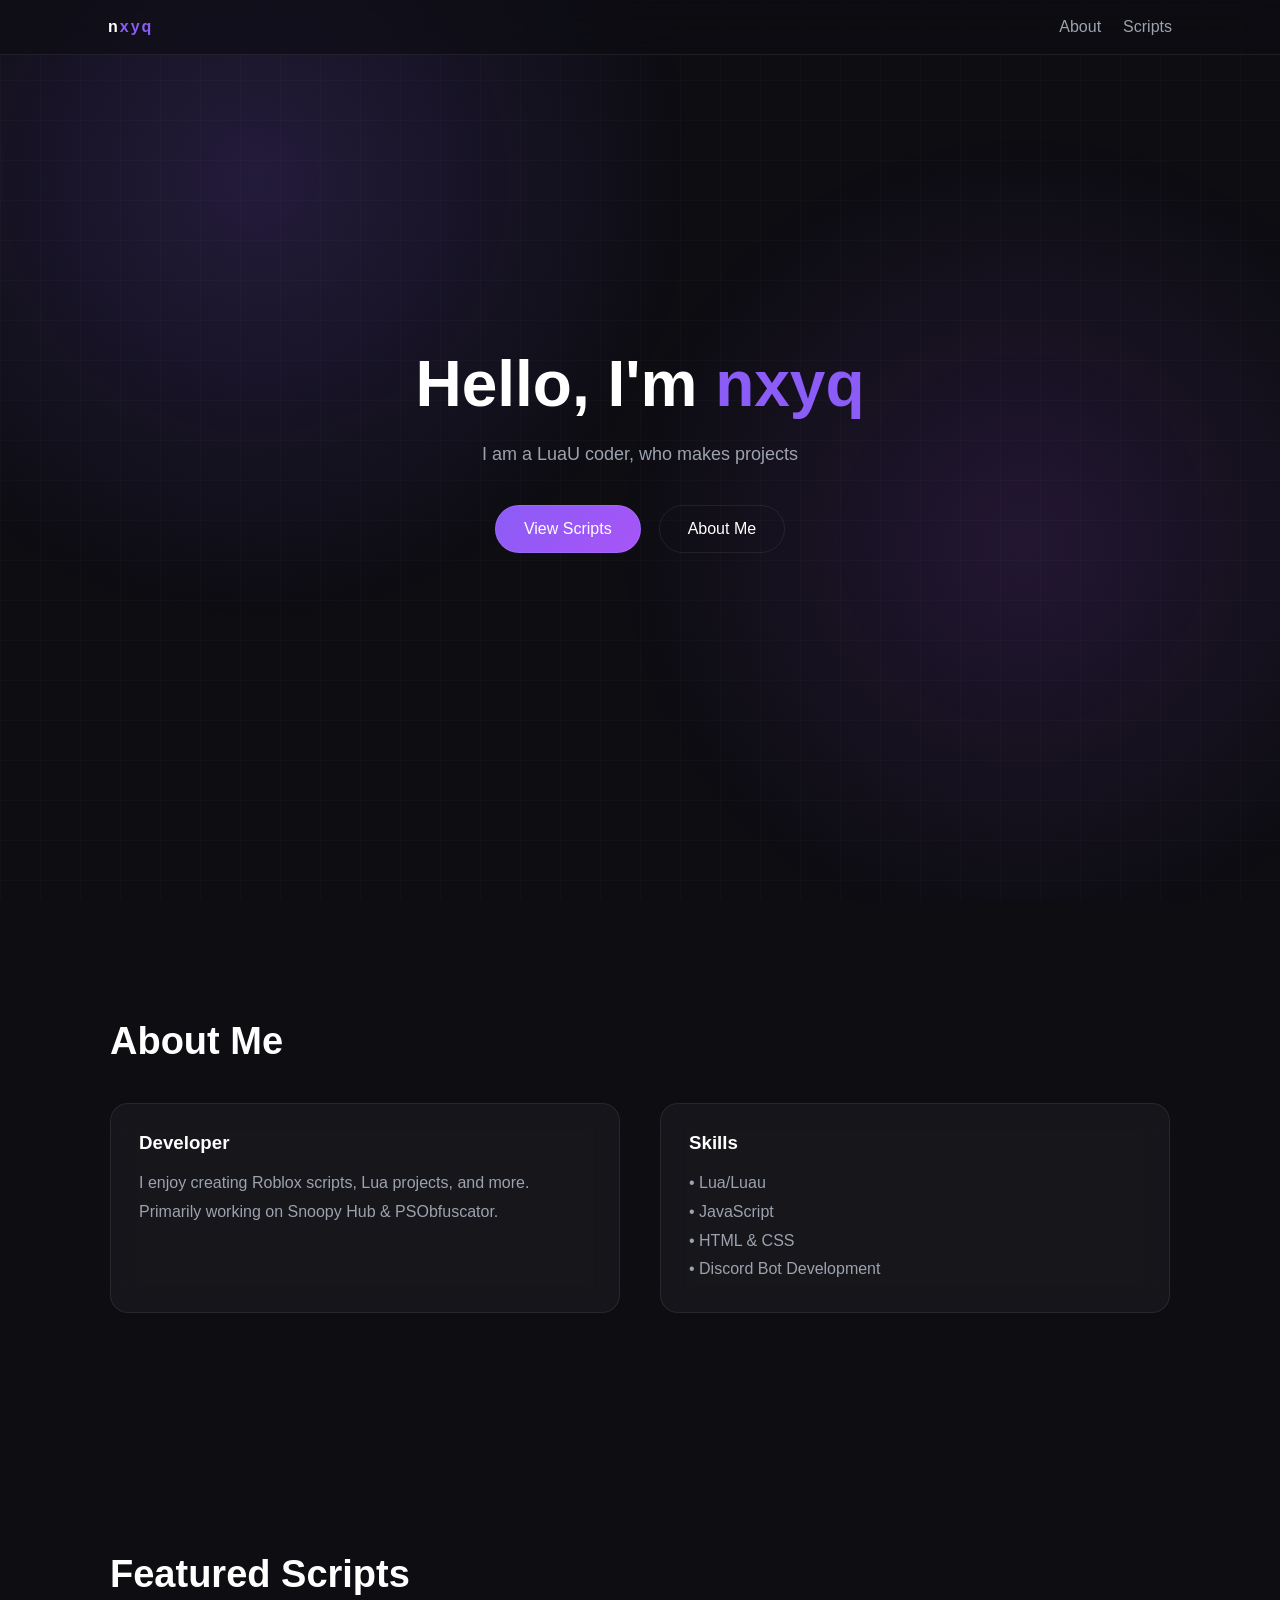
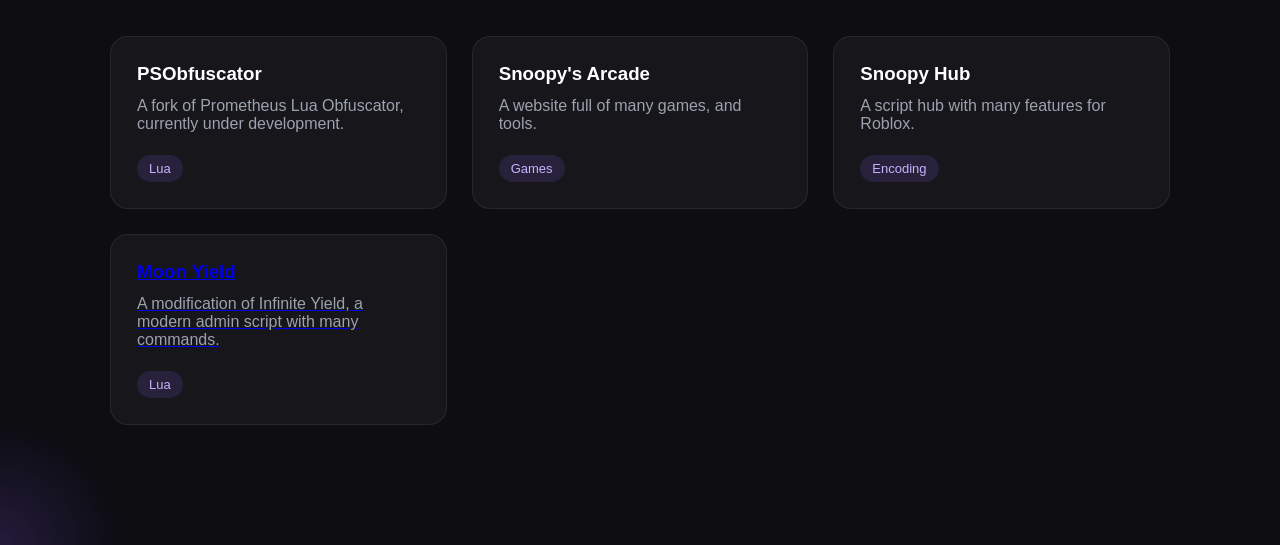
==== index.html @ cd40a848 "Update index.html" ====
<!DOCTYPE html><html lang="en"><head><meta charset="UTF-8"><meta name="viewport" content="width=device-width, initial-scale=1.0"><title>nxyq- Home</title><link rel="preconnect" href="https://fonts.googleapis.com"><link rel="preconnect" href="https://fonts.gstatic.com" crossorigin><style>:root{--bg:#0d0d12;--bg2:#171722;--card:rgba(255,255,255,.04);--border:rgba(255,255,255,.08);--text:#ffffff;--muted:#9ca3af;--accent:#8b5cf6;--accent2:#a855f7;--radius:18px;}*{margin:0;padding:0;box-sizing:border-box;}html{scroll-behavior:smooth;}body{background:var(--bg);color:var(--text);font-family:Inter,Segoe UI,sans-serif;overflow-x:hidden;}body::before{content:"";position:fixed;inset:0;background:radial-gradient(circle at 20% 20%,rgba(139,92,246,.18),transparent 35%),radial-gradient(circle at 80% 60%,rgba(168,85,247,.14),transparent 35%);z-index:-2;}.grid{position:fixed;inset:0;background-image:linear-gradient(rgba(255,255,255,.02) 1px,transparent 1px),linear-gradient(90deg,rgba(255,255,255,.02) 1px,transparent 1px);background-size:40px 40px;z-index:-1;}nav{position:fixed;top:0;left:0;width:100%;backdrop-filter:blur(20px);background:rgba(13,13,18,.6);border-bottom:1px solid var(--border);z-index:100;}.nav{max-width:1100px;margin:auto;display:flex;justify-content:space-between;align-items:center;padding:18px;}.logo{font-weight:700;letter-spacing:2px;}.logo span{color:var(--accent);}.links{display:flex;gap:22px;}.links a{color:var(--muted);text-decoration:none;transition:.3s;}.links a:hover{color:white;}section{max-width:1100px;margin:auto;padding:120px 20px;}.hero{min-height:100vh;display:flex;align-items:center;justify-content:center;text-align:center;}.hero h1{font-size:64px;margin-bottom:18px;}.hero h1 span{color:var(--accent);}.hero p{color:var(--muted);font-size:18px;max-width:700px;margin:auto;line-height:1.7;}.buttons{margin-top:35px;display:flex;gap:18px;justify-content:center;flex-wrap:wrap;}.btn{padding:14px 28px;border-radius:999px;text-decoration:none;transition:.3s;border:1px solid var(--border);}.primary{background:linear-gradient(135deg,var(--accent),var(--accent2));color:white;}.secondary{color:white;}.btn:hover{transform:translateY(-3px);}.title{font-size:38px;margin-bottom:40px;}.about{display:grid;grid-template-columns:1fr 1fr;gap:40px;}.card{background:var(--card);border:1px solid var(--border);border-radius:var(--radius);padding:28px;transition:.35s;backdrop-filter:blur(15px);}.card:hover{transform:translateY(-8px);border-color:rgba(139,92,246,.45);}.card h3{margin-bottom:15px;}.card p{color:var(--muted);line-height:1.8;}.script-grid{display:grid;grid-template-columns:repeat(auto-fit,minmax(280px,1fr));gap:25px;}.script{background:var(--card);border:1px solid var(--border);border-radius:var(--radius);padding:26px;transition:.35s;position:relative;overflow:hidden;}.script::before{content:"";position:absolute;left:-120%;top:0;width:100%;height:100%;background:linear-gradient(90deg,transparent,rgba(255,255,255,.08),transparent);transition:.6s;}.script:hover::before{left:120%;}.script:hover{transform:translateY(-8px);border-color:var(--accent);}.script h3{margin-bottom:12px;}.script p{color:var(--muted);margin-bottom:22px;}.tag{display:inline-block;padding:6px 12px;border-radius:999px;background:rgba(139,92,246,.15);color:#c4b5fd;font-size:13px;}footer{padding:45px;text-align:center;color:var(--muted);border-top:1px solid var(--border);}.fade{opacity:0;transform:translateY(40px);transition:1s;}.fade.show{opacity:1;transform:none;}@media(max-width:800px){.about{grid-template-columns:1fr;}.hero h1{font-size:44px;}.links{display:none;}}</style></head><body><div class="grid"></div><nav><div class="nav"><div class="logo">
n<span>xyq</span></div><div class="links"><a href="#about">About</a><a href="#scripts">Scripts</a></div></div></nav><section class="hero"><div><h1>Hello, I'm <span>nxyq</span></h1><p>
I am a LuaU coder, who makes projects
</p><div class="buttons"><a class="btn primary" href="#scripts">
View Scripts
</a><a class="btn secondary" href="#about">
About Me
</a></div></div></section><section id="about"><h2 class="title fade">
About Me
</h2><div class="about"><div class="card fade"><h3>Developer</h3><p>
I enjoy creating Roblox scripts, Lua projects, and more.
Primarily working on Snoopy Hub & PSObfuscator.
</p></div><div class="card fade"><h3>Skills</h3><p>
• Lua/Luau<br>
• JavaScript<br>
• HTML & CSS<br>
• Discord Bot Development<br></p></div></div></section><section id="scripts"><h2 class="title fade">
Featured Scripts
</h2><div class="script-grid"><div class="script fade"><h3>PSObfuscator</h3><p>
A fork of Prometheus Lua Obfuscator, currently under development.
</p><span class="tag">Lua</span></div><div class="script fade"><h3>Snoopy's Arcade</h3><p>
A website full of many games, and tools.
</p><span class="tag">Games</span></div><div class="script fade"><h3>Snoopy Hub</h3><p>
A script hub with many features for Roblox.
</p><span class="tag">Encoding</span></div><a href="https://github.com/nxyq/moon-yield" class="script fade"><h3>Moon Yield</h3><p>
A modification of Infinite Yield, a modern admin script with many commands.
</p><span class="tag">Lua</span></a></section><script>
const observer = new IntersectionObserver(entries => {
entries.forEach(entry => {
if(entry.isIntersecting){
entry.target.classList.add("show");
}
});
},{
threshold:.15
});
document.querySelectorAll(".fade").forEach(el=>{
observer.observe(el);
});
const glow=document.createElement("div");
glow.style.position="fixed";
glow.style.width="250px";
glow.style.height="250px";
glow.style.pointerEvents="none";
glow.style.borderRadius="50%";
glow.style.background="radial-gradient(circle, rgba(139,92,246,.18), transparent 70%)";
glow.style.transform="translate(-50%,-50%)";
glow.style.zIndex="-1";
glow.style.transition="left .05s linear, top .05s linear";
document.body.appendChild(glow);
document.addEventListener("mousemove",e=>{
glow.style.left=e.clientX+"px";
glow.style.top=e.clientY+"px";
});
const title=document.querySelector(".hero h1");
const text="nxyq";
let i=0;
title.innerHTML="Hello, I'm <span></span>";
const span=title.querySelector("span");
function type(){
if(i<=text.length){
span.textContent=text.slice(0,i);
i++;
setTimeout(type,90);
}
}
span.textContent="";
type();
document.querySelectorAll(".script").forEach(card=>{
card.addEventListener("mousemove",e=>{
const rect=card.getBoundingClientRect();
const x=e.clientX-rect.left;
const y=e.clientY-rect.top;
card.style.background=
`radial-gradient(circle at ${x}px ${y}px,
rgba(139,92,246,.12),
rgba(255,255,255,.03) 60%)`;
});
card.addEventListener("mouseleave",()=>{
card.style.background="var(--card)";
});
});
</script></body></html>
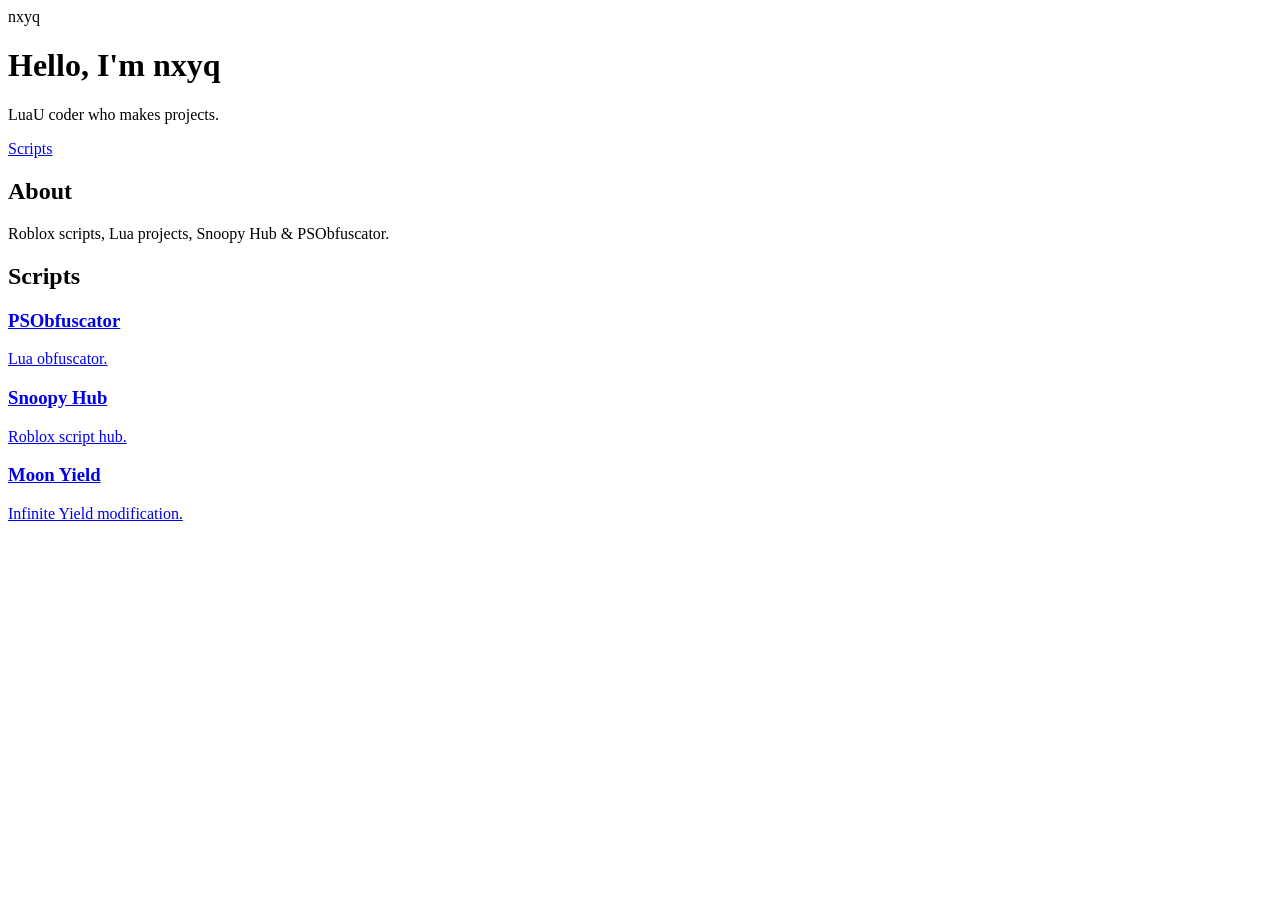
==== commit 7b3ea3b7: "Update index.html" ====
--- a/index.html
+++ b/index.html
@@ -1,83 +1 @@
-<!DOCTYPE html><html lang="en"><head><meta charset="UTF-8"><meta name="viewport" content="width=device-width, initial-scale=1.0"><title>nxyq- Home</title><link rel="preconnect" href="https://fonts.googleapis.com"><link rel="preconnect" href="https://fonts.gstatic.com" crossorigin><style>:root{--bg:#0d0d12;--bg2:#171722;--card:rgba(255,255,255,.04);--border:rgba(255,255,255,.08);--text:#ffffff;--muted:#9ca3af;--accent:#8b5cf6;--accent2:#a855f7;--radius:18px;}*{margin:0;padding:0;box-sizing:border-box;}html{scroll-behavior:smooth;}body{background:var(--bg);color:var(--text);font-family:Inter,Segoe UI,sans-serif;overflow-x:hidden;}body::before{content:"";position:fixed;inset:0;background:radial-gradient(circle at 20% 20%,rgba(139,92,246,.18),transparent 35%),radial-gradient(circle at 80% 60%,rgba(168,85,247,.14),transparent 35%);z-index:-2;}.grid{position:fixed;inset:0;background-image:linear-gradient(rgba(255,255,255,.02) 1px,transparent 1px),linear-gradient(90deg,rgba(255,255,255,.02) 1px,transparent 1px);background-size:40px 40px;z-index:-1;}nav{position:fixed;top:0;left:0;width:100%;backdrop-filter:blur(20px);background:rgba(13,13,18,.6);border-bottom:1px solid var(--border);z-index:100;}.nav{max-width:1100px;margin:auto;display:flex;justify-content:space-between;align-items:center;padding:18px;}.logo{font-weight:700;letter-spacing:2px;}.logo span{color:var(--accent);}.links{display:flex;gap:22px;}.links a{color:var(--muted);text-decoration:none;transition:.3s;}.links a:hover{color:white;}section{max-width:1100px;margin:auto;padding:120px 20px;}.hero{min-height:100vh;display:flex;align-items:center;justify-content:center;text-align:center;}.hero h1{font-size:64px;margin-bottom:18px;}.hero h1 span{color:var(--accent);}.hero p{color:var(--muted);font-size:18px;max-width:700px;margin:auto;line-height:1.7;}.buttons{margin-top:35px;display:flex;gap:18px;justify-content:center;flex-wrap:wrap;}.btn{padding:14px 28px;border-radius:999px;text-decoration:none;transition:.3s;border:1px solid var(--border);}.primary{background:linear-gradient(135deg,var(--accent),var(--accent2));color:white;}.secondary{color:white;}.btn:hover{transform:translateY(-3px);}.title{font-size:38px;margin-bottom:40px;}.about{display:grid;grid-template-columns:1fr 1fr;gap:40px;}.card{background:var(--card);border:1px solid var(--border);border-radius:var(--radius);padding:28px;transition:.35s;backdrop-filter:blur(15px);}.card:hover{transform:translateY(-8px);border-color:rgba(139,92,246,.45);}.card h3{margin-bottom:15px;}.card p{color:var(--muted);line-height:1.8;}.script-grid{display:grid;grid-template-columns:repeat(auto-fit,minmax(280px,1fr));gap:25px;}.script{background:var(--card);border:1px solid var(--border);border-radius:var(--radius);padding:26px;transition:.35s;position:relative;overflow:hidden;}.script::before{content:"";position:absolute;left:-120%;top:0;width:100%;height:100%;background:linear-gradient(90deg,transparent,rgba(255,255,255,.08),transparent);transition:.6s;}.script:hover::before{left:120%;}.script:hover{transform:translateY(-8px);border-color:var(--accent);}.script h3{margin-bottom:12px;}.script p{color:var(--muted);margin-bottom:22px;}.tag{display:inline-block;padding:6px 12px;border-radius:999px;background:rgba(139,92,246,.15);color:#c4b5fd;font-size:13px;}footer{padding:45px;text-align:center;color:var(--muted);border-top:1px solid var(--border);}.fade{opacity:0;transform:translateY(40px);transition:1s;}.fade.show{opacity:1;transform:none;}@media(max-width:800px){.about{grid-template-columns:1fr;}.hero h1{font-size:44px;}.links{display:none;}}</style></head><body><div class="grid"></div><nav><div class="nav"><div class="logo">
-n<span>xyq</span></div><div class="links"><a href="#about">About</a><a href="#scripts">Scripts</a></div></div></nav><section class="hero"><div><h1>Hello, I'm <span>nxyq</span></h1><p>
-I am a LuaU coder, who makes projects
-</p><div class="buttons"><a class="btn primary" href="#scripts">
-View Scripts
-</a><a class="btn secondary" href="#about">
-About Me
-</a></div></div></section><section id="about"><h2 class="title fade">
-About Me
-</h2><div class="about"><div class="card fade"><h3>Developer</h3><p>
-I enjoy creating Roblox scripts, Lua projects, and more.
-Primarily working on Snoopy Hub & PSObfuscator.
-</p></div><div class="card fade"><h3>Skills</h3><p>
-• Lua/Luau<br>
-• JavaScript<br>
-• HTML & CSS<br>
-• Discord Bot Development<br></p></div></div></section><section id="scripts"><h2 class="title fade">
-Featured Scripts
-</h2><div class="script-grid"><div class="script fade"><h3>PSObfuscator</h3><p>
-A fork of Prometheus Lua Obfuscator, currently under development.
-</p><span class="tag">Lua</span></div><div class="script fade"><h3>Snoopy's Arcade</h3><p>
-A website full of many games, and tools.
-</p><span class="tag">Games</span></div><div class="script fade"><h3>Snoopy Hub</h3><p>
-A script hub with many features for Roblox.
-</p><span class="tag">Encoding</span></div><a href="https://github.com/nxyq/moon-yield" class="script fade"><h3>Moon Yield</h3><p>
-A modification of Infinite Yield, a modern admin script with many commands.
-</p><span class="tag">Lua</span></a></section><script>
-const observer = new IntersectionObserver(entries => {
-entries.forEach(entry => {
-if(entry.isIntersecting){
-entry.target.classList.add("show");
-}
-});
-},{
-threshold:.15
-});
-document.querySelectorAll(".fade").forEach(el=>{
-observer.observe(el);
-});
-const glow=document.createElement("div");
-glow.style.position="fixed";
-glow.style.width="250px";
-glow.style.height="250px";
-glow.style.pointerEvents="none";
-glow.style.borderRadius="50%";
-glow.style.background="radial-gradient(circle, rgba(139,92,246,.18), transparent 70%)";
-glow.style.transform="translate(-50%,-50%)";
-glow.style.zIndex="-1";
-glow.style.transition="left .05s linear, top .05s linear";
-document.body.appendChild(glow);
-document.addEventListener("mousemove",e=>{
-glow.style.left=e.clientX+"px";
-glow.style.top=e.clientY+"px";
-});
-const title=document.querySelector(".hero h1");
-const text="nxyq";
-let i=0;
-title.innerHTML="Hello, I'm <span></span>";
-const span=title.querySelector("span");
-function type(){
-if(i<=text.length){
-span.textContent=text.slice(0,i);
-i++;
-setTimeout(type,90);
-}
-}
-span.textContent="";
-type();
-document.querySelectorAll(".script").forEach(card=>{
-card.addEventListener("mousemove",e=>{
-const rect=card.getBoundingClientRect();
-const x=e.clientX-rect.left;
-const y=e.clientY-rect.top;
-card.style.background=
-`radial-gradient(circle at ${x}px ${y}px,
-rgba(139,92,246,.12),
-rgba(255,255,255,.03) 60%)`;
-});
-card.addEventListener("mouseleave",()=>{
-card.style.background="var(--card)";
-});
-});
-</script></body></html>
+<!DOCTYPE html><html><head><title>nxyq</title><link rel="stylesheet" href="style.css"></head><body><nav>n<span>xyq</span></nav><main><h1>Hello, I'm <span>nxyq</span></h1><p>LuaU coder who makes projects.</p><a href="#scripts">Scripts</a><h2>About</h2><p>Roblox scripts, Lua projects, Snoopy Hub & PSObfuscator.</p><h2 id="scripts">Scripts</h2><div><a class="card" href="#"><h3>PSObfuscator</h3><p>Lua obfuscator.</p></a><a class="card" href="#"><h3>Snoopy Hub</h3><p>Roblox script hub.</p></a><a class="card" href="https://github.com/nxyq/moon-yield"><h3>Moon Yield</h3><p>Infinite Yield modification.</p></a></div></main><script src="script.js"></script></body></html>
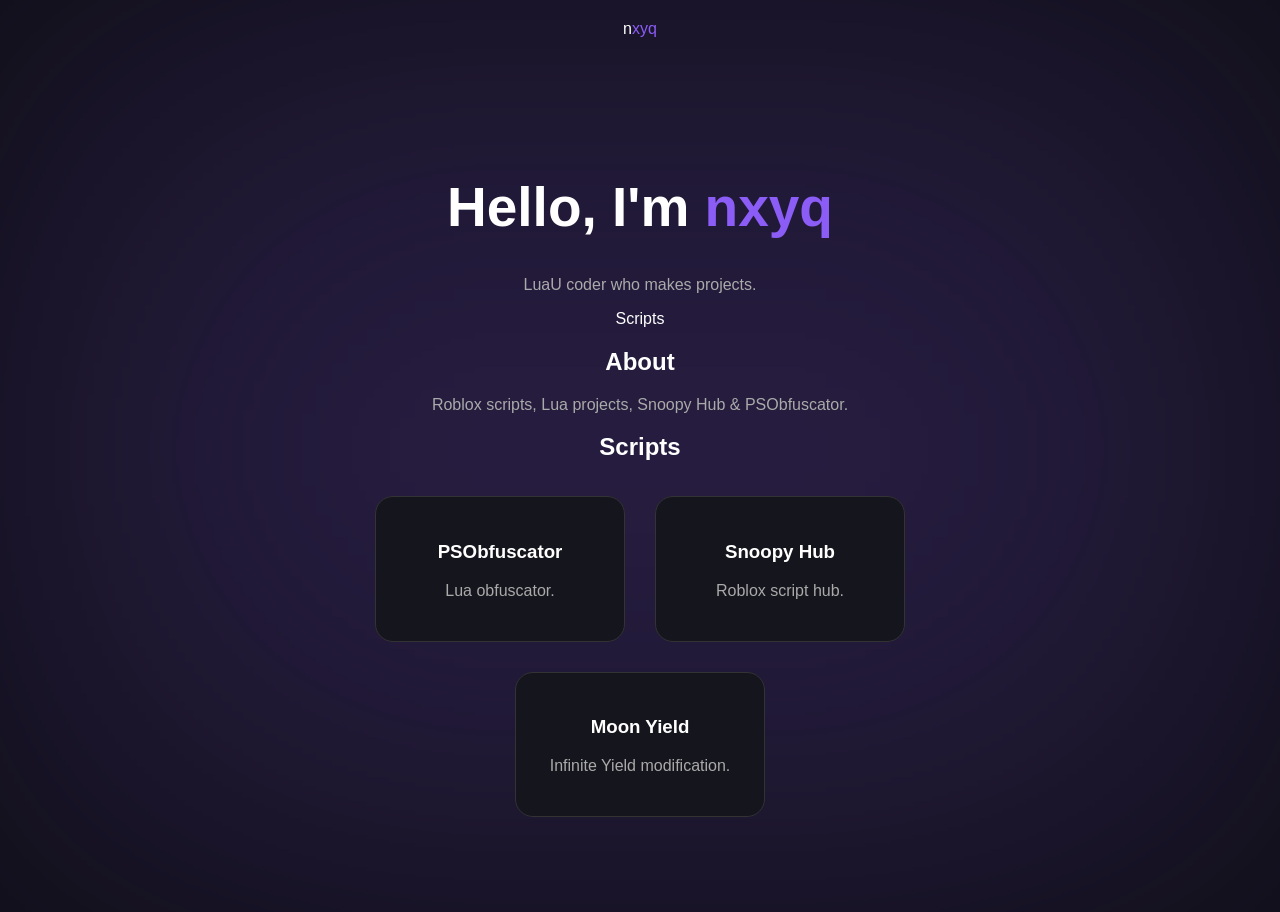
==== commit 82c02b76: "Update index.html" ====
--- a/index.html
+++ b/index.html
@@ -1 +1 @@
-<!DOCTYPE html><html><head><title>nxyq</title><link rel="stylesheet" href="style.css"></head><body><nav>n<span>xyq</span></nav><main><h1>Hello, I'm <span>nxyq</span></h1><p>LuaU coder who makes projects.</p><a href="#scripts">Scripts</a><h2>About</h2><p>Roblox scripts, Lua projects, Snoopy Hub & PSObfuscator.</p><h2 id="scripts">Scripts</h2><div><a class="card" href="#"><h3>PSObfuscator</h3><p>Lua obfuscator.</p></a><a class="card" href="#"><h3>Snoopy Hub</h3><p>Roblox script hub.</p></a><a class="card" href="https://github.com/nxyq/moon-yield"><h3>Moon Yield</h3><p>Infinite Yield modification.</p></a></div></main><script src="script.js"></script></body></html>
+<!DOCTYPE html><html><head><title>nxyq</title><link rel="stylesheet" href="style.css"></head><body><nav>n<span>xyq</span></nav><main><h1>Hello, I'm <span>nxyq</span></h1><p>LuaU coder who makes projects.</p><a href="#scripts">Scripts</a><h2>About</h2><p>Roblox scripts, Lua projects, Snoopy Hub & PSObfuscator.</p><h2 id="scripts">Scripts</h2><div><a class="card" href="#"><h3>PSObfuscator</h3><p>Lua obfuscator.</p></a><a class="card" href="#"><h3>Snoopy Hub</h3><p>Roblox script hub.</p></a><a class="card" href="https://github.com/nxyq/moon-yield"><h3>Moon Yield</h3><p>Infinite Yield modification.</p></a></div></main></body></html>
--- a/style.css
+++ b/style.css
@@ -0,0 +1 @@
+*{box-sizing:border-box}body{margin:0;background:#0d0d12;color:#fff;font-family:Arial;text-align:center}body:before{content:"";position:fixed;inset:0;background:#8b5cf6;filter:blur(180px);opacity:.2;z-index:-1}nav{padding:20px}span{color:#8b5cf6}main{max-width:800px;margin:auto;padding:80px 20px}h1{font-size:55px}p{color:#aaa}a{color:#fff;text-decoration:none}.card{display:inline-block;width:250px;margin:15px;padding:25px;background:#15151d;border:1px solid #333;border-radius:18px;transition:.3s}.card:hover{transform:translateY(-8px);box-shadow:0 0 30px #8b5cf6}
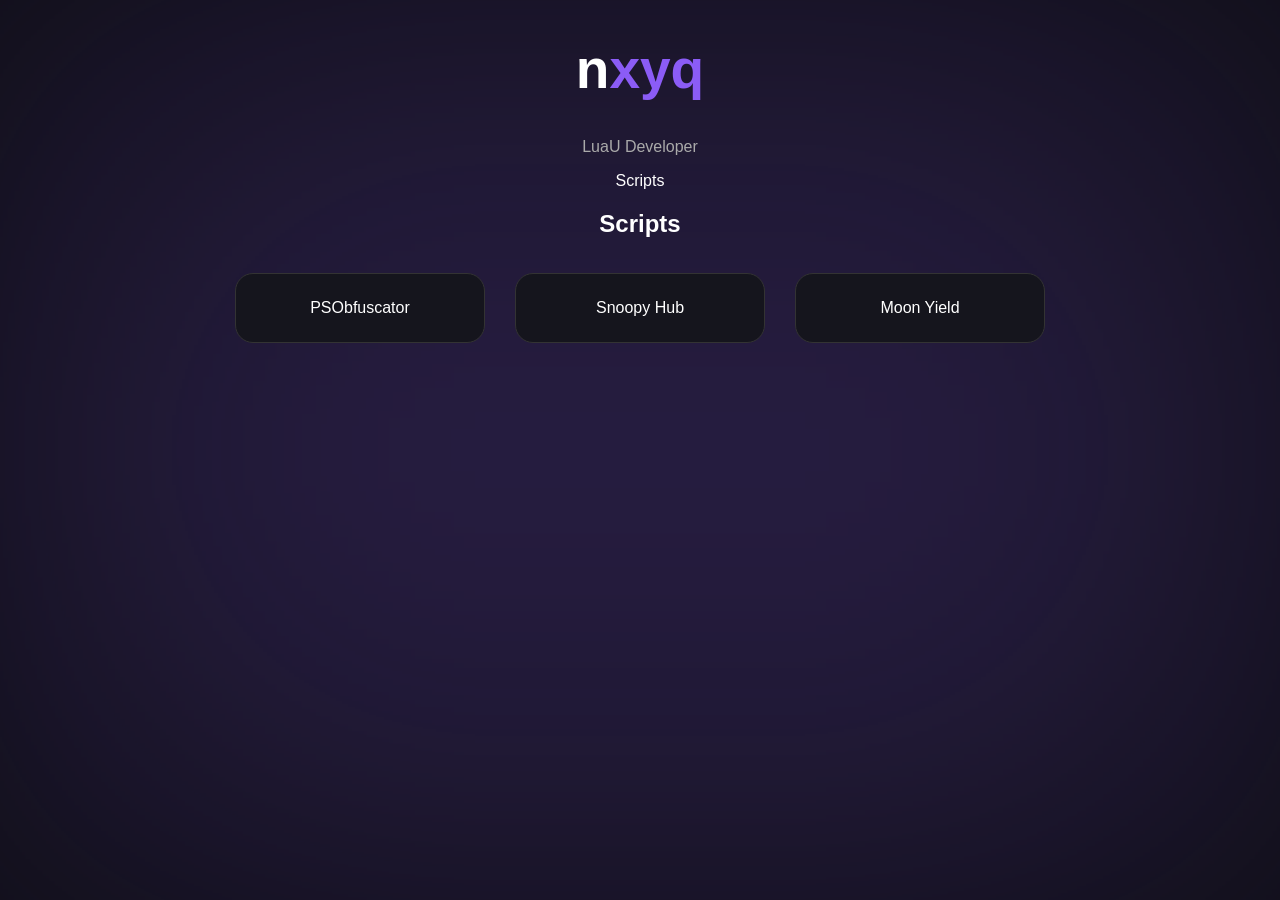
==== commit 9246150c: "Update index.html" ====
--- a/index.html
+++ b/index.html
@@ -1 +1 @@
-<!DOCTYPE html><html><head><title>nxyq</title><link rel="stylesheet" href="style.css"></head><body><nav>n<span>xyq</span></nav><main><h1>Hello, I'm <span>nxyq</span></h1><p>LuaU coder who makes projects.</p><a href="#scripts">Scripts</a><h2>About</h2><p>Roblox scripts, Lua projects, Snoopy Hub & PSObfuscator.</p><h2 id="scripts">Scripts</h2><div><a class="card" href="#"><h3>PSObfuscator</h3><p>Lua obfuscator.</p></a><a class="card" href="#"><h3>Snoopy Hub</h3><p>Roblox script hub.</p></a><a class="card" href="https://github.com/nxyq/moon-yield"><h3>Moon Yield</h3><p>Infinite Yield modification.</p></a></div></main></body></html>
+<!DOCTYPE html><html><head><title>nxyq</title><link rel="stylesheet" href="style.css"></head><body><h1>n<span>xyq</span></h1><p>LuaU Developer</p><a href="#scripts">Scripts</a><h2 id="scripts">Scripts</h2><div class="card"><a href="#">PSObfuscator</a></div><div class="card"><a href="#">Snoopy Hub</a></div><div class="card"><a href="https://github.com/nxyq/moon-yield">Moon Yield</a></div></body></html>
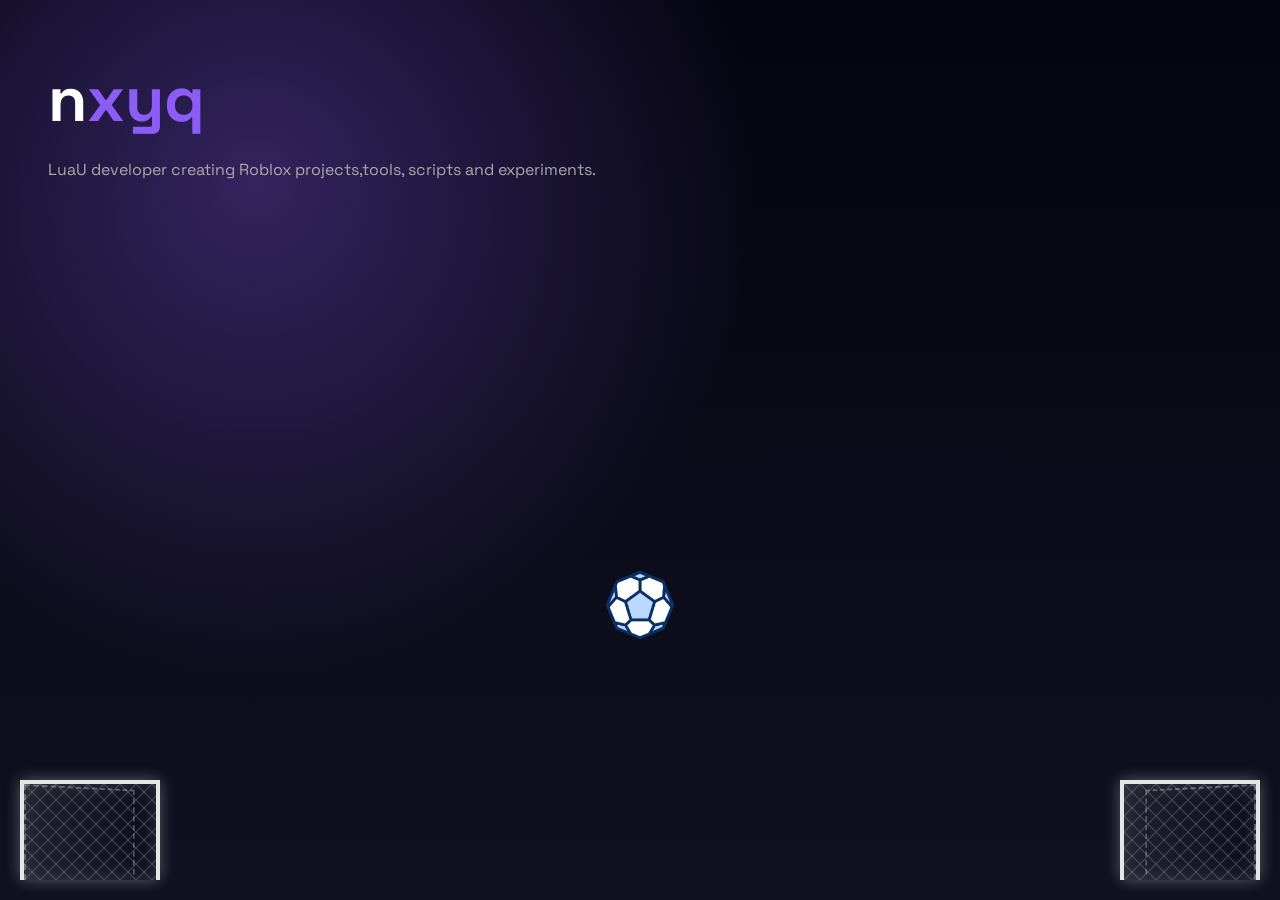
==== commit 86258f2e: "Update index.html" ====
--- a/index.html
+++ b/index.html
@@ -1 +1 @@
-<!DOCTYPE html><html><head><title>nxyq</title><link rel="stylesheet" href="style.css"></head><body><h1>n<span>xyq</span></h1><p>LuaU Developer</p><a href="#scripts">Scripts</a><h2 id="scripts">Scripts</h2><div class="card"><a href="#">PSObfuscator</a></div><div class="card"><a href="#">Snoopy Hub</a></div><div class="card"><a href="https://github.com/nxyq/moon-yield">Moon Yield</a></div></body></html>
+<!DOCTYPE html><html><head><title>nxyq - Home</title><style>@import url("https://fonts.googleapis.com/css2?family=Space+Grotesk&display=swap");:root{font-family:"Space Grotesk",sans-serif;--accent:#8b5cf6;}*{box-sizing:border-box;}body{margin:0;overflow:hidden;height:100vh;width:100vw;background:radial-gradient(circle at 20% 20%,#8b5cf655,transparent 40%),linear-gradient(#050510,#101020);color:white;}m{position:fixed;top:3rem;left:3rem;max-width:600px;display:block;}h{font-size:4rem;margin:10px 0;display:block;font-weight:bold;}h i{color:var(--accent);font-style:normal;}p{color:#aaa;line-height:1.8;display:block;}#b{position:fixed;width:70px;height:70px;object-fit:contain;cursor:grab;user-select:none;z-index:5;}g{position:fixed;bottom:20px;width:140px;height:100px;border:4px solid white;border-bottom:none;background:linear-gradient(90deg,rgba(255,255,255,.08),transparent);box-shadow:0 0 15px rgba(255,255,255,.35),inset 0 0 20px rgba(255,255,255,.15);opacity:.9;z-index:1;display:block;}g.l{left:20px;}g.r{right:20px;}g::before{content:"";position:absolute;inset:0;background-image:linear-gradient(45deg,transparent 45%,rgba(255,255,255,.2) 50%,transparent 55%),linear-gradient(-45deg,transparent 45%,rgba(255,255,255,.2) 50%,transparent 55%);background-size:16px 16px;}g::after{content:"";position:absolute;inset:0;border:2px dashed rgba(255,255,255,0.35);border-bottom:none;pointer-events:none;}g.l::after{transform:perspective(300px) rotateY(18deg);transform-origin:left center;}g.r::after{transform:perspective(300px) rotateY(-18deg);transform-origin:right center;}c{position:fixed;width:8px;height:14px;z-index:20;pointer-events:none;animation:f 2s linear forwards;display:block;}@keyframes f{from{transform:translateY(0) rotate(0deg);opacity:1;}to{transform:translateY(700px) rotate(720deg);opacity:0;}}</style></head><body><m><h>n<i>xyq</i></h><p>LuaU developer creating Roblox projects,tools, scripts and experiments.</p></m><img id="b"src="https://nxyq.github.io/i.png"><g class="l"></g><g class="r"></g><script>const b=document.getElementById("b");let x=innerWidth/2;let y=innerHeight/2;let u=0;let v=0;let r=0;let d=false;let o=0;let p=0;let m=0;let n=0;let t=0;let w=0;let s=false;b.onmousedown=e=>{e.preventDefault();d=true;o=e.clientX-x;p=e.clientY-y;m=e.clientX;n=e.clientY;t=0;w=0;b.style.cursor="grabbing";};window.onmousemove=e=>{if(!d)return;x=e.clientX-o;y=e.clientY-p;t=e.clientX-m;w=e.clientY-n;m=e.clientX;n=e.clientY;};window.onmouseup=()=>{if(!d)return;d=false;u=t;v=w;b.style.cursor="grab";};function z(){x=innerWidth/2;y=innerHeight/2;u=0;v=0;r=0;}function c(){for(let i=0;i<250;i++){let a=document.createElement("c");a.style.left=Math.random()*innerWidth+"px";a.style.top=Math.random()*(innerHeight/2)+"px";a.style.background=`hsl(${Math.random()*360},100%,60%)`;a.style.width=(5+Math.random()*10)+"px";a.style.height=(5+Math.random()*18)+"px";a.style.animationDuration=(1+Math.random()*2)+"s";document.body.appendChild(a);setTimeout(()=>{a.remove();},3000);}}function g(){let h=innerHeight-120;if(x>20&&x<160&&y>h&&!s){s=true;c();z();setTimeout(()=>{s=false;},1500);}if(x>innerWidth-160&&x<innerWidth-20&&y>h&&!s){s=true;c();z();setTimeout(()=>{s=false;},1500);}}function l(){if(!d){x+=u;y+=v;v+=0.12;u*=0.985;v*=0.985;r+=u*4;if(x<35){x=35;u*=-0.3;}if(x>innerWidth-35){x=innerWidth-35;u*=-0.3;}if(y<35){y=35;v*=-0.3;}if(y>innerHeight-35){y=innerHeight-35;v*=-0.3;}g();}b.style.left=(x-35)+"px";b.style.top=(y-35)+"px";b.style.transform=`rotate(${r}deg)`;requestAnimationFrame(l);}l();</script></body></html>
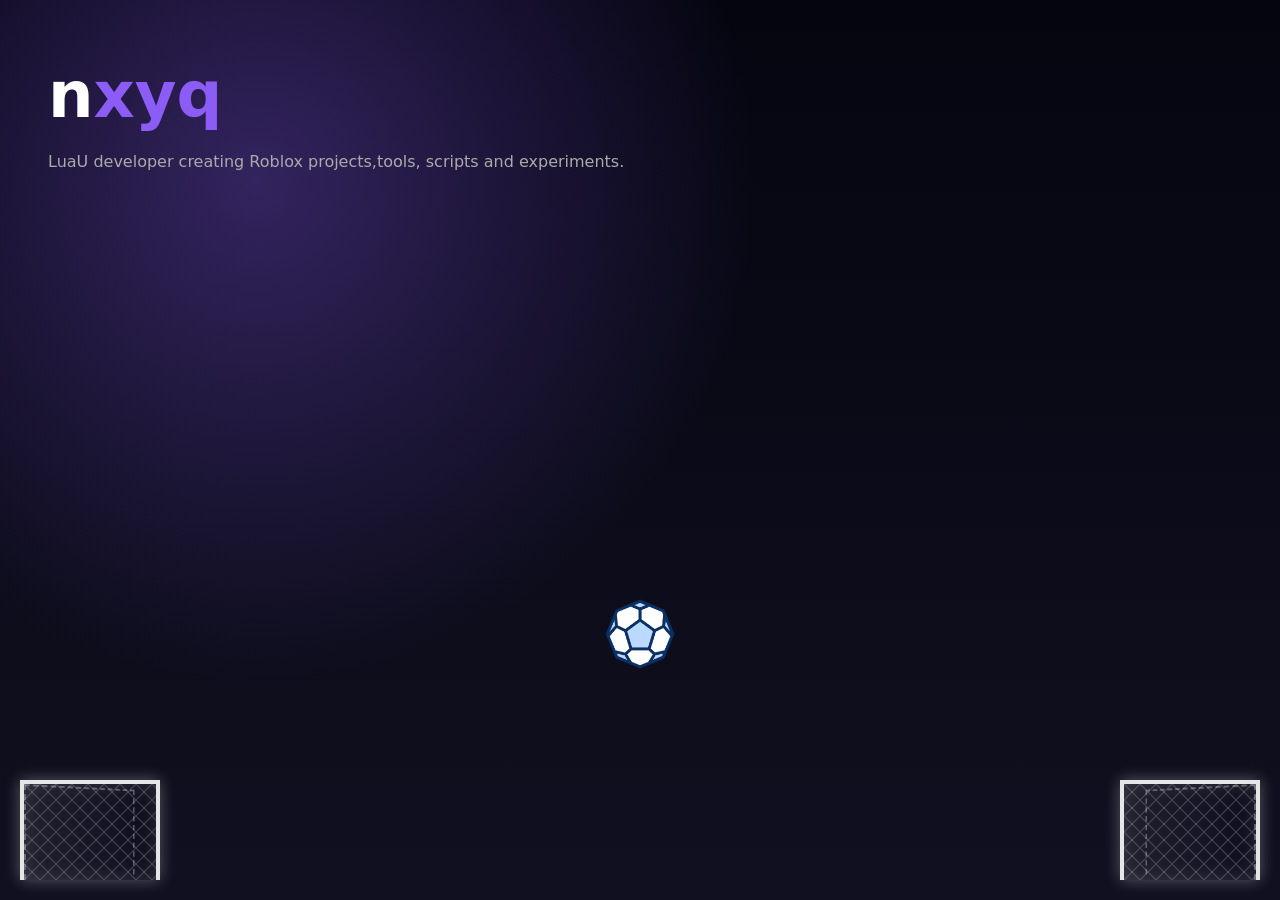
==== commit 256f3eeb: "Update index.html" ====
--- a/index.html
+++ b/index.html
@@ -1 +1 @@
-<!DOCTYPE html><html><head><title>nxyq - Home</title><style>@import url("https://fonts.googleapis.com/css2?family=Space+Grotesk&display=swap");:root{font-family:"Space Grotesk",sans-serif;--accent:#8b5cf6;}*{box-sizing:border-box;}body{margin:0;overflow:hidden;height:100vh;width:100vw;background:radial-gradient(circle at 20% 20%,#8b5cf655,transparent 40%),linear-gradient(#050510,#101020);color:white;}m{position:fixed;top:3rem;left:3rem;max-width:600px;display:block;}h{font-size:4rem;margin:10px 0;display:block;font-weight:bold;}h i{color:var(--accent);font-style:normal;}p{color:#aaa;line-height:1.8;display:block;}#b{position:fixed;width:70px;height:70px;object-fit:contain;cursor:grab;user-select:none;z-index:5;}g{position:fixed;bottom:20px;width:140px;height:100px;border:4px solid white;border-bottom:none;background:linear-gradient(90deg,rgba(255,255,255,.08),transparent);box-shadow:0 0 15px rgba(255,255,255,.35),inset 0 0 20px rgba(255,255,255,.15);opacity:.9;z-index:1;display:block;}g.l{left:20px;}g.r{right:20px;}g::before{content:"";position:absolute;inset:0;background-image:linear-gradient(45deg,transparent 45%,rgba(255,255,255,.2) 50%,transparent 55%),linear-gradient(-45deg,transparent 45%,rgba(255,255,255,.2) 50%,transparent 55%);background-size:16px 16px;}g::after{content:"";position:absolute;inset:0;border:2px dashed rgba(255,255,255,0.35);border-bottom:none;pointer-events:none;}g.l::after{transform:perspective(300px) rotateY(18deg);transform-origin:left center;}g.r::after{transform:perspective(300px) rotateY(-18deg);transform-origin:right center;}c{position:fixed;width:8px;height:14px;z-index:20;pointer-events:none;animation:f 2s linear forwards;display:block;}@keyframes f{from{transform:translateY(0) rotate(0deg);opacity:1;}to{transform:translateY(700px) rotate(720deg);opacity:0;}}</style></head><body><m><h>n<i>xyq</i></h><p>LuaU developer creating Roblox projects,tools, scripts and experiments.</p></m><img id="b"src="https://nxyq.github.io/i.png"><g class="l"></g><g class="r"></g><script>const b=document.getElementById("b");let x=innerWidth/2;let y=innerHeight/2;let u=0;let v=0;let r=0;let d=false;let o=0;let p=0;let m=0;let n=0;let t=0;let w=0;let s=false;b.onmousedown=e=>{e.preventDefault();d=true;o=e.clientX-x;p=e.clientY-y;m=e.clientX;n=e.clientY;t=0;w=0;b.style.cursor="grabbing";};window.onmousemove=e=>{if(!d)return;x=e.clientX-o;y=e.clientY-p;t=e.clientX-m;w=e.clientY-n;m=e.clientX;n=e.clientY;};window.onmouseup=()=>{if(!d)return;d=false;u=t;v=w;b.style.cursor="grab";};function z(){x=innerWidth/2;y=innerHeight/2;u=0;v=0;r=0;}function c(){for(let i=0;i<250;i++){let a=document.createElement("c");a.style.left=Math.random()*innerWidth+"px";a.style.top=Math.random()*(innerHeight/2)+"px";a.style.background=`hsl(${Math.random()*360},100%,60%)`;a.style.width=(5+Math.random()*10)+"px";a.style.height=(5+Math.random()*18)+"px";a.style.animationDuration=(1+Math.random()*2)+"s";document.body.appendChild(a);setTimeout(()=>{a.remove();},3000);}}function g(){let h=innerHeight-120;if(x>20&&x<160&&y>h&&!s){s=true;c();z();setTimeout(()=>{s=false;},1500);}if(x>innerWidth-160&&x<innerWidth-20&&y>h&&!s){s=true;c();z();setTimeout(()=>{s=false;},1500);}}function l(){if(!d){x+=u;y+=v;v+=0.12;u*=0.985;v*=0.985;r+=u*4;if(x<35){x=35;u*=-0.3;}if(x>innerWidth-35){x=innerWidth-35;u*=-0.3;}if(y<35){y=35;v*=-0.3;}if(y>innerHeight-35){y=innerHeight-35;v*=-0.3;}g();}b.style.left=(x-35)+"px";b.style.top=(y-35)+"px";b.style.transform=`rotate(${r}deg)`;requestAnimationFrame(l);}l();</script></body></html>
+<!DOCTYPE html><html><head><title>nxyq - Home</title><style>:root{font-family:system-ui,-apple-system,BlinkMacSystemFont,"Segoe UI",Roboto,sans-serif;--accent:#8b5cf6;}*{box-sizing:border-box;}body{margin:0;overflow:hidden;height:100vh;width:100vw;background:radial-gradient(circle at 20% 20%,#8b5cf655,transparent 40%),linear-gradient(#050510,#101020);color:white;}m{position:fixed;top:3rem;left:3rem;max-width:600px;display:block;}h{font-size:4rem;margin:10px 0;display:block;font-weight:bold;}h i{color:var(--accent);font-style:normal;}p{color:#aaa;line-height:1.8;display:block;}#b{position:fixed;width:70px;height:70px;object-fit:contain;cursor:grab;user-select:none;z-index:5;}g{position:fixed;bottom:20px;width:140px;height:100px;border:4px solid white;border-bottom:none;background:linear-gradient(90deg,rgba(255,255,255,.08),transparent);box-shadow:0 0 15px rgba(255,255,255,.35),inset 0 0 20px rgba(255,255,255,.15);opacity:.9;z-index:1;display:block;}g.l{left:20px;}g.r{right:20px;}g::before{content:"";position:absolute;inset:0;background-image:linear-gradient(45deg,transparent 45%,rgba(255,255,255,.2) 50%,transparent 55%),linear-gradient(-45deg,transparent 45%,rgba(255,255,255,.2) 50%,transparent 55%);background-size:16px 16px;}g::after{content:"";position:absolute;inset:0;border:2px dashed rgba(255,255,255,0.35);border-bottom:none;pointer-events:none;}g.l::after{transform:perspective(300px) rotateY(18deg);transform-origin:left center;}g.r::after{transform:perspective(300px) rotateY(-18deg);transform-origin:right center;}c{position:fixed;width:8px;height:14px;z-index:20;pointer-events:none;animation:f 2s linear forwards;display:block;}@keyframes f{from{transform:translateY(0) rotate(0deg);opacity:1;}to{transform:translateY(700px) rotate(720deg);opacity:0;}}</style></head><body><m><h>n<i>xyq</i></h><p>LuaU developer creating Roblox projects,tools, scripts and experiments.</p></m><img id="b" src="https://nxyq.github.io/i.png"><g class="l"></g><g class="r"></g><script>const b=document.getElementById("b");let x=innerWidth/2;let y=innerHeight/2;let u=0;let v=0;let r=0;let d=false;let o=0;let p=0;let m=0;let n=0;let t=0;let w=0;let s=false;b.onmousedown=e=>{e.preventDefault();d=true;o=e.clientX-x;p=e.clientY-y;m=e.clientX;n=e.clientY;t=0;w=0;b.style.cursor="grabbing";};window.onmousemove=e=>{if(!d)return;x=e.clientX-o;y=e.clientY-p;t=e.clientX-m;w=e.clientY-n;m=e.clientX;n=e.clientY;};window.onmouseup=()=>{if(!d)return;d=false;u=t;v=w;b.style.cursor="grab";};function z(){x=innerWidth/2;y=innerHeight/2;u=0;v=0;r=0;}function c(){for(let i=0;i<250;i++){let a=document.createElement("c");a.style.left=Math.random()*innerWidth+"px";a.style.top=Math.random()*(innerHeight/2)+"px";a.style.background=`hsl(${Math.random()*360},100%,60%)`;a.style.width=(5+Math.random()*10)+"px";a.style.height=(5+Math.random()*18)+"px";a.style.animationDuration=(1+Math.random()*2)+"s";document.body.appendChild(a);setTimeout(()=>{a.remove();},3000);}}function g(){let h=innerHeight-120;if(x>20&&x<160&&y>h&&!s){s=true;c();z();setTimeout(()=>{s=false;},1500);}if(x>innerWidth-160&&x<innerWidth-20&&y>h&&!s){s=true;c();z();setTimeout(()=>{s=false;},1500);}}function l(){if(!d){x+=u;y+=v;v+=0.12;u*=0.985;v*=0.985;r+=u*4;if(x<35){x=35;u*=-0.3;}if(x>innerWidth-35){x=innerWidth-35;u*=-0.3;}if(y<35){y=35;v*=-0.3;}if(y>innerHeight-35){y=innerHeight-35;v*=-0.3;}g();}b.style.left=(x-35)+"px";b.style.top=(y-35)+"px";b.style.transform=`rotate(${r}deg)`;requestAnimationFrame(l);}l();</script></body></html>
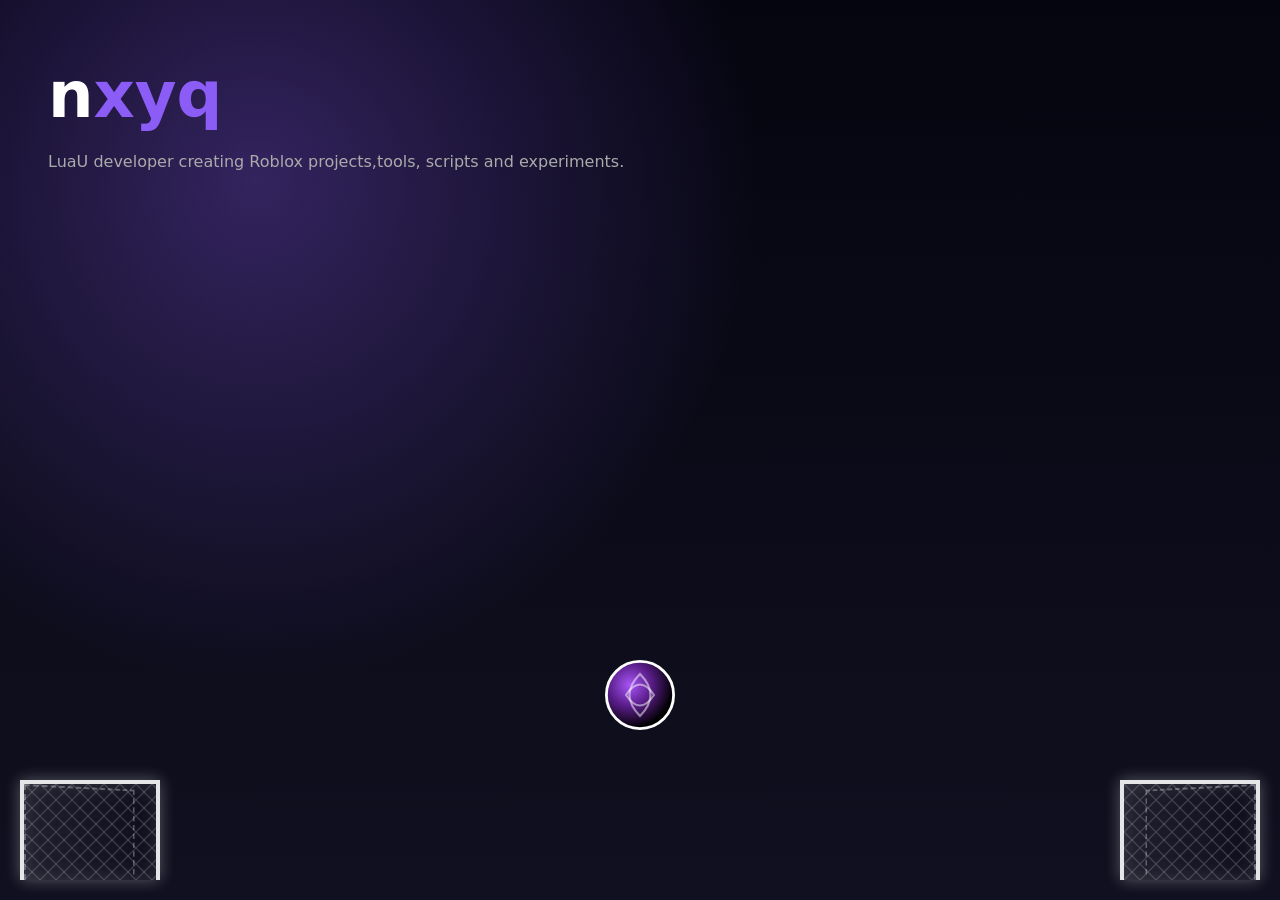
==== commit 9ba46776: "Update index.html" ====
--- a/index.html
+++ b/index.html
@@ -1 +1 @@
-<!DOCTYPE html><html><head><title>nxyq - Home</title><style>:root{font-family:system-ui,-apple-system,BlinkMacSystemFont,"Segoe UI",Roboto,sans-serif;--accent:#8b5cf6;}*{box-sizing:border-box;}body{margin:0;overflow:hidden;height:100vh;width:100vw;background:radial-gradient(circle at 20% 20%,#8b5cf655,transparent 40%),linear-gradient(#050510,#101020);color:white;}m{position:fixed;top:3rem;left:3rem;max-width:600px;display:block;}h{font-size:4rem;margin:10px 0;display:block;font-weight:bold;}h i{color:var(--accent);font-style:normal;}p{color:#aaa;line-height:1.8;display:block;}#b{position:fixed;width:70px;height:70px;object-fit:contain;cursor:grab;user-select:none;z-index:5;}g{position:fixed;bottom:20px;width:140px;height:100px;border:4px solid white;border-bottom:none;background:linear-gradient(90deg,rgba(255,255,255,.08),transparent);box-shadow:0 0 15px rgba(255,255,255,.35),inset 0 0 20px rgba(255,255,255,.15);opacity:.9;z-index:1;display:block;}g.l{left:20px;}g.r{right:20px;}g::before{content:"";position:absolute;inset:0;background-image:linear-gradient(45deg,transparent 45%,rgba(255,255,255,.2) 50%,transparent 55%),linear-gradient(-45deg,transparent 45%,rgba(255,255,255,.2) 50%,transparent 55%);background-size:16px 16px;}g::after{content:"";position:absolute;inset:0;border:2px dashed rgba(255,255,255,0.35);border-bottom:none;pointer-events:none;}g.l::after{transform:perspective(300px) rotateY(18deg);transform-origin:left center;}g.r::after{transform:perspective(300px) rotateY(-18deg);transform-origin:right center;}c{position:fixed;width:8px;height:14px;z-index:20;pointer-events:none;animation:f 2s linear forwards;display:block;}@keyframes f{from{transform:translateY(0) rotate(0deg);opacity:1;}to{transform:translateY(700px) rotate(720deg);opacity:0;}}</style></head><body><m><h>n<i>xyq</i></h><p>LuaU developer creating Roblox projects,tools, scripts and experiments.</p></m><img id="b" src="https://nxyq.github.io/i.png"><g class="l"></g><g class="r"></g><script>const b=document.getElementById("b");let x=innerWidth/2;let y=innerHeight/2;let u=0;let v=0;let r=0;let d=false;let o=0;let p=0;let m=0;let n=0;let t=0;let w=0;let s=false;b.onmousedown=e=>{e.preventDefault();d=true;o=e.clientX-x;p=e.clientY-y;m=e.clientX;n=e.clientY;t=0;w=0;b.style.cursor="grabbing";};window.onmousemove=e=>{if(!d)return;x=e.clientX-o;y=e.clientY-p;t=e.clientX-m;w=e.clientY-n;m=e.clientX;n=e.clientY;};window.onmouseup=()=>{if(!d)return;d=false;u=t;v=w;b.style.cursor="grab";};function z(){x=innerWidth/2;y=innerHeight/2;u=0;v=0;r=0;}function c(){for(let i=0;i<250;i++){let a=document.createElement("c");a.style.left=Math.random()*innerWidth+"px";a.style.top=Math.random()*(innerHeight/2)+"px";a.style.background=`hsl(${Math.random()*360},100%,60%)`;a.style.width=(5+Math.random()*10)+"px";a.style.height=(5+Math.random()*18)+"px";a.style.animationDuration=(1+Math.random()*2)+"s";document.body.appendChild(a);setTimeout(()=>{a.remove();},3000);}}function g(){let h=innerHeight-120;if(x>20&&x<160&&y>h&&!s){s=true;c();z();setTimeout(()=>{s=false;},1500);}if(x>innerWidth-160&&x<innerWidth-20&&y>h&&!s){s=true;c();z();setTimeout(()=>{s=false;},1500);}}function l(){if(!d){x+=u;y+=v;v+=0.12;u*=0.985;v*=0.985;r+=u*4;if(x<35){x=35;u*=-0.3;}if(x>innerWidth-35){x=innerWidth-35;u*=-0.3;}if(y<35){y=35;v*=-0.3;}if(y>innerHeight-35){y=innerHeight-35;v*=-0.3;}g();}b.style.left=(x-35)+"px";b.style.top=(y-35)+"px";b.style.transform=`rotate(${r}deg)`;requestAnimationFrame(l);}l();</script></body></html>
+<!DOCTYPE html><html><head><title>nxyq - Home</title><style>:root{font-family:system-ui,-apple-system,BlinkMacSystemFont,"Segoe UI",Roboto,sans-serif;--accent:#8b5cf6;}*{box-sizing:border-box;}body{margin:0;overflow:hidden;height:100vh;width:100vw;background:radial-gradient(circle at 20% 20%,#8b5cf655,transparent 40%),linear-gradient(#050510,#101020);color:white;}m{position:fixed;top:3rem;left:3rem;max-width:600px;display:block;}h{font-size:4rem;margin:10px 0;display:block;font-weight:bold;}h i{color:var(--accent);font-style:normal;}p{color:#aaa;line-height:1.8;display:block;}#b{position:fixed;width:70px;height:70px;object-fit:contain;cursor:grab;user-select:none;z-index:5;}g{position:fixed;bottom:20px;width:140px;height:100px;border:4px solid white;border-bottom:none;background:linear-gradient(90deg,rgba(255,255,255,.08),transparent);box-shadow:0 0 15px rgba(255,255,255,.35),inset 0 0 20px rgba(255,255,255,.15);opacity:.9;z-index:1;display:block;}g.l{left:20px;}g.r{right:20px;}g::before{content:"";position:absolute;inset:0;background-image:linear-gradient(45deg,transparent 45%,rgba(255,255,255,.2) 50%,transparent 55%),linear-gradient(-45deg,transparent 45%,rgba(255,255,255,.2) 50%,transparent 55%);background-size:16px 16px;}g::after{content:"";position:absolute;inset:0;border:2px dashed rgba(255,255,255,0.35);border-bottom:none;pointer-events:none;}g.l::after{transform:perspective(300px) rotateY(18deg);transform-origin:left center;}g.r::after{transform:perspective(300px) rotateY(-18deg);transform-origin:right center;}c{position:fixed;width:8px;height:14px;z-index:20;pointer-events:none;animation:f 2s linear forwards;display:block;}@keyframes f{from{transform:translateY(0) rotate(0deg);opacity:1;}to{transform:translateY(700px) rotate(720deg);opacity:0;}}</style></head><body><m><h>n<i>xyq</i></h><p>LuaU developer creating Roblox projects,tools, scripts and experiments.</p></m><img id="b" src="data:image/svg+xml;utf8,<svg xmlns='http://www.w3.org/2000/svg' viewBox='0 0 100 100'><defs><radialGradient id='grad' cx='35%' cy='35%' r='65%'><stop offset='0%' stop-color='%23a855f7'/><stop offset='50%' stop-color='%23581c87'/><stop offset='100%' stop-color='%23000000'/></radialGradient></defs><circle cx='50' cy='50' r='48' fill='url(%23grad)' stroke='white' stroke-width='4'/><path d='M30 50 Q 50 20 70 50 Q 50 80 30 50 Z' fill='none' stroke='rgba(255,255,255,0.5)' stroke-width='3'/><path d='M50 20 Q 20 50 50 80 Q 80 50 50 20 Z' fill='none' stroke='rgba(255,255,255,0.5)' stroke-width='3'/></svg>"><g class="l"></g><g class="r"></g><script>const b=document.getElementById("b");let x=innerWidth/2;let y=innerHeight/2;let u=0;let v=0;let r=0;let d=false;let o=0;let p=0;let m=0;let n=0;let t=0;let w=0;let s=false;b.onmousedown=e=>{e.preventDefault();d=true;o=e.clientX-x;p=e.clientY-y;m=e.clientX;n=e.clientY;t=0;w=0;b.style.cursor="grabbing";};window.onmousemove=e=>{if(!d)return;x=e.clientX-o;y=e.clientY-p;t=e.clientX-m;w=e.clientY-n;m=e.clientX;n=e.clientY;};window.onmouseup=()=>{if(!d)return;d=false;u=t;v=w;b.style.cursor="grab";};function z(){x=innerWidth/2;y=innerHeight/2;u=0;v=0;r=0;}function c(){for(let i=0;i<250;i++){let a=document.createElement("c");a.style.left=Math.random()*innerWidth+"px";a.style.top=Math.random()*(innerHeight/2)+"px";a.style.background=`hsl(${Math.random()*360},100%,60%)`;a.style.width=(5+Math.random()*10)+"px";a.style.height=(5+Math.random()*18)+"px";a.style.animationDuration=(1+Math.random()*2)+"s";document.body.appendChild(a);setTimeout(()=>{a.remove();},3000);}}function g(){let h=innerHeight-120;if(x>20&&x<160&&y>h&&!s){s=true;c();z();setTimeout(()=>{s=false;},1500);}if(x>innerWidth-160&&x<innerWidth-20&&y>h&&!s){s=true;c();z();setTimeout(()=>{s=false;},1500);}}function l(){if(!d){x+=u;y+=v;v+=0.12;u*=0.985;v*=0.985;r+=u*4;if(x<35){x=35;u*=-0.3;}if(x>innerWidth-35){x=innerWidth-35;u*=-0.3;}if(y<35){y=35;v*=-0.3;}if(y>innerHeight-35){y=innerHeight-35;v*=-0.3;}g();}b.style.left=(x-35)+"px";b.style.top=(y-35)+"px";b.style.transform=`rotate(${r}deg)`;requestAnimationFrame(l);}l();</script></body></html>
